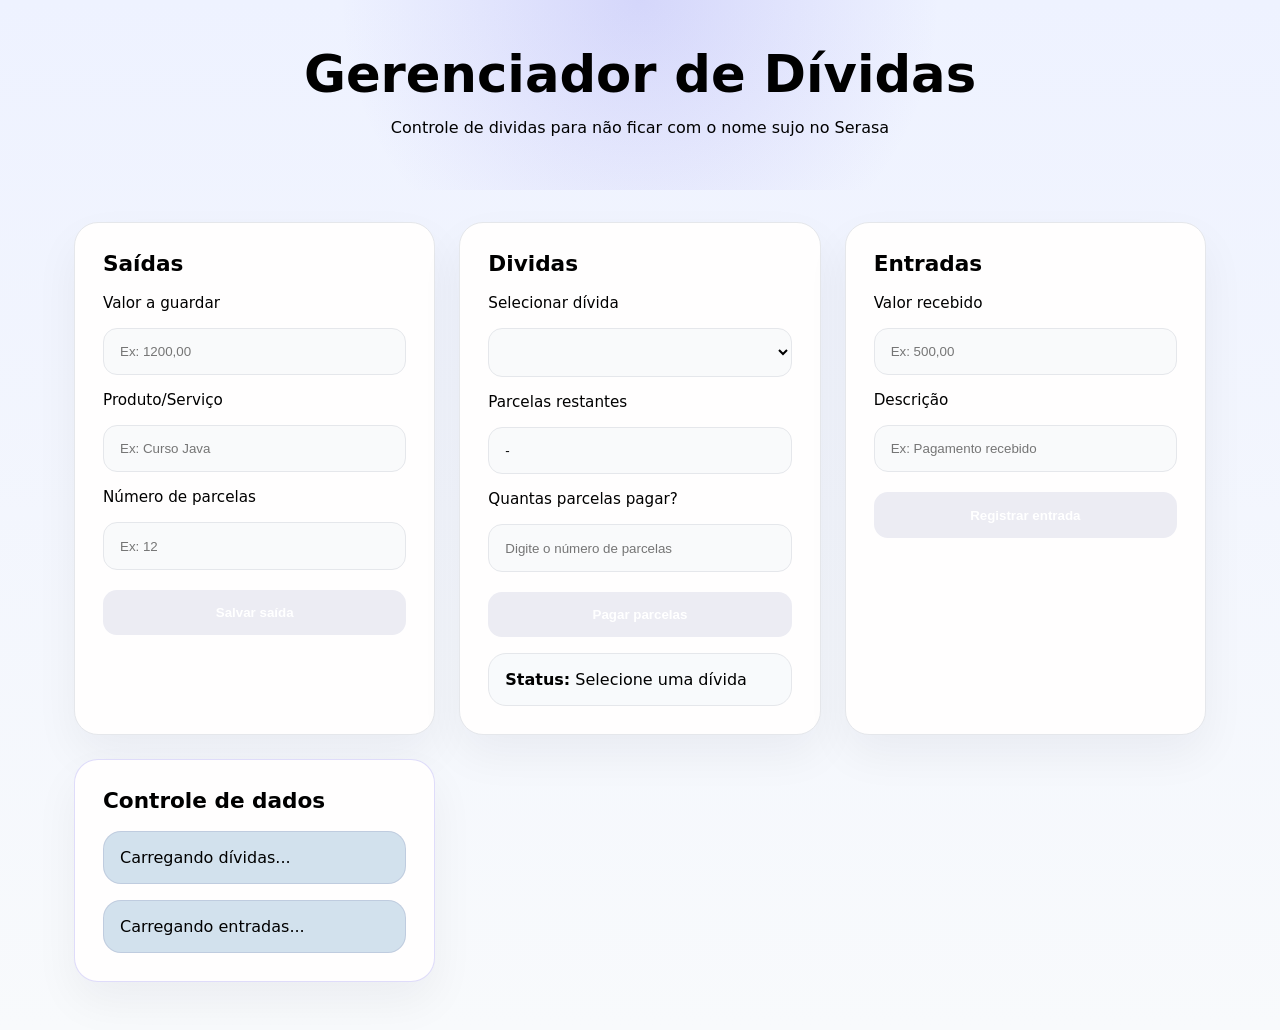
==== Controle de dividas/index.html @ e2a334be "First Commit" ====
<!DOCTYPE html>
<html lang="pt-BR">
<head>
  <meta charset="UTF-8" />
  <meta name="viewport" content="width=device-width, initial-scale=1.0" />
  <title>Projeto de Dívidas </title>
  <link rel="stylesheet" href="styles.css" />
</head>
<body>
  <header class="hero">
    <div class="hero-content">
      <h1>Gerenciador de Dívidas</h1>
      <p>Controle de dividas para não ficar com o nome sujo no Serasa </p>
    </div>
  </header>

  <main class="container">
    <section class="card">
      <h2>Saídas</h2>
      <form id="createDebtForm">
        <label>Valor a guardar</label>
        <input id="debtValue" type="number" min="0.01" step="0.01" placeholder="Ex: 1200,00" required />

        <label>Produto/Serviço</label>
        <input id="debtProduct" type="text" placeholder="Ex: Curso Java" required />

        <label>Número de parcelas</label>
        <input id="debtParcelas" type="number" min="1" step="1" placeholder="Ex: 12" required />

        <button type="submit">Salvar saída</button>
      </form>
    </section>

    <section class="card">
      <h2>Dividas</h2>
    
      <form id="payDebtForm">
        <label>Selecionar dívida</label>
        <select id="debtSelect"></select>

        <label>Parcelas restantes</label>
        <input id="remainingInstallments" type="text" value="-" readonly />

        <label>Quantas parcelas pagar?</label>
        <input id="payInstallments" type="number" min="1" step="1" placeholder="Digite o número de parcelas" />

        <button type="submit">Pagar parcelas</button>
      </form>
      <div class="debt-status"><strong>Status:</strong> <span id="debtStatus">Selecione uma dívida</span></div>
    </section>

    <section class="card">
      <h2>Entradas</h2>
      <form id="incomeForm">
        <label>Valor recebido</label>
        <input id="incomeValue" type="number" min="0.01" step="0.01" placeholder="Ex: 500,00" required />

        <label>Descrição</label>
        <input id="incomeDesc" type="text" placeholder="Ex: Pagamento recebido" required />

        <button type="submit">Registrar entrada</button>
      </form>
    </section>

    <section class="card card-accent">
      <h2>Controle de dados</h2>
      <div id="debtList" class="data-block">Carregando dívidas...</div>
      <div id="entryList" class="data-block">Carregando entradas...</div>
    </section>
  </main>

  <div class="toast" id="toast"></div>
</body>
</html>
---- Controle de dividas/styles.css ----
:root {
  --bg: #f4f7fb;
  --card: #fffefe;
  --text: #000000;
  --muted: #000000;
  --accent: #ececf3;
  --accent-light: #d2e1ed;
  --border: #e5e7eb;
}

* {
  box-sizing: border-box;
}

body {
  margin: 0;
  font-family: Inter, system-ui, sans-serif;
  background: linear-gradient(180deg, #eef2ff 0%, #f8fafc 100%);
  color: var(--text);
}

.hero {
  padding: 3rem 1.5rem;
  text-align: center;
  background: radial-gradient(circle at top, rgba(79, 70, 229, 0.16), transparent 45%);
}

.hero-content {
  max-width: 760px;
  margin: 0 auto;
}

.hero h1 {
  margin: 0 0 0.75rem;
  font-size: clamp(2rem, 4vw, 3.25rem);
  line-height: 1.05;
}

.hero p {
  margin: 0;
  color: var(--muted);
  font-size: 1rem;
  line-height: 1.75;
}

.container {
  max-width: 1180px;
  margin: 0 auto;
  padding: 2rem 1.5rem 3rem;
  display: grid;
  gap: 1.5rem;
  grid-template-columns: repeat(auto-fit, minmax(280px, 1fr));
}

.card {
  background: var(--card);
  border: 1px solid var(--border);
  border-radius: 24px;
  padding: 1.75rem;
  box-shadow: 0 20px 45px rgba(15, 23, 42, 0.05);
}

.card-accent {
  border-color: rgba(79, 70, 229, 0.18);
}

.card h2 {
  margin-top: 0;
  font-size: 1.35rem;
}

.card p {
  color: var(--muted);
  margin-bottom: 1.5rem;
}

form {
  display: grid;
  gap: 1rem;
}

label {
  display: block;
  font-size: 0.95rem;
  color: var(--muted);
}

input,
select {
  width: 100%;
  padding: 0.95rem 1rem;
  border-radius: 14px;
  border: 1px solid var(--border);
  background: #f9fafb;
  color: var(--text);
}

button {
  margin-top: 0.25rem;
  padding: 0.95rem 1rem;
  border: none;
  border-radius: 14px;
  background: var(--accent);
  color: white;
  font-weight: 600;
  cursor: pointer;
}

button:hover {
  background: #4338ca;
}

.debt-status {
  margin-top: 1rem;
  padding: 1rem;
  background: #f8fafc;
  border-radius: 18px;
  border: 1px solid var(--border);
  color: var(--text);
}

.data-block {
  margin-top: 1rem;
  padding: 1rem;
  border-radius: 18px;
  background: var(--accent-light);
  border: 1px solid rgba(80, 77, 138, 0.14);
  display: grid;
  gap: 0.5rem;
}

.data-block p {
  margin: 0;
}

.toast {
  position: fixed;
  right: 1rem;
  bottom: 1rem;
  background: rgba(15, 23, 42, 0.9);
  color: #fff;
  padding: 1rem 1.25rem;
  border-radius: 14px;
  font-size: 0.95rem;
  opacity: 0;
  transform: translateY(20px);
  transition: opacity 0.22s ease, transform 0.22s ease;
  pointer-events: none;
  z-index: 100;
}

.toast.show {
  opacity: 1;
  transform: translateY(0);
}

@media (max-width: 720px) {
  .hero {
    padding: 2rem 1rem;
  }
}
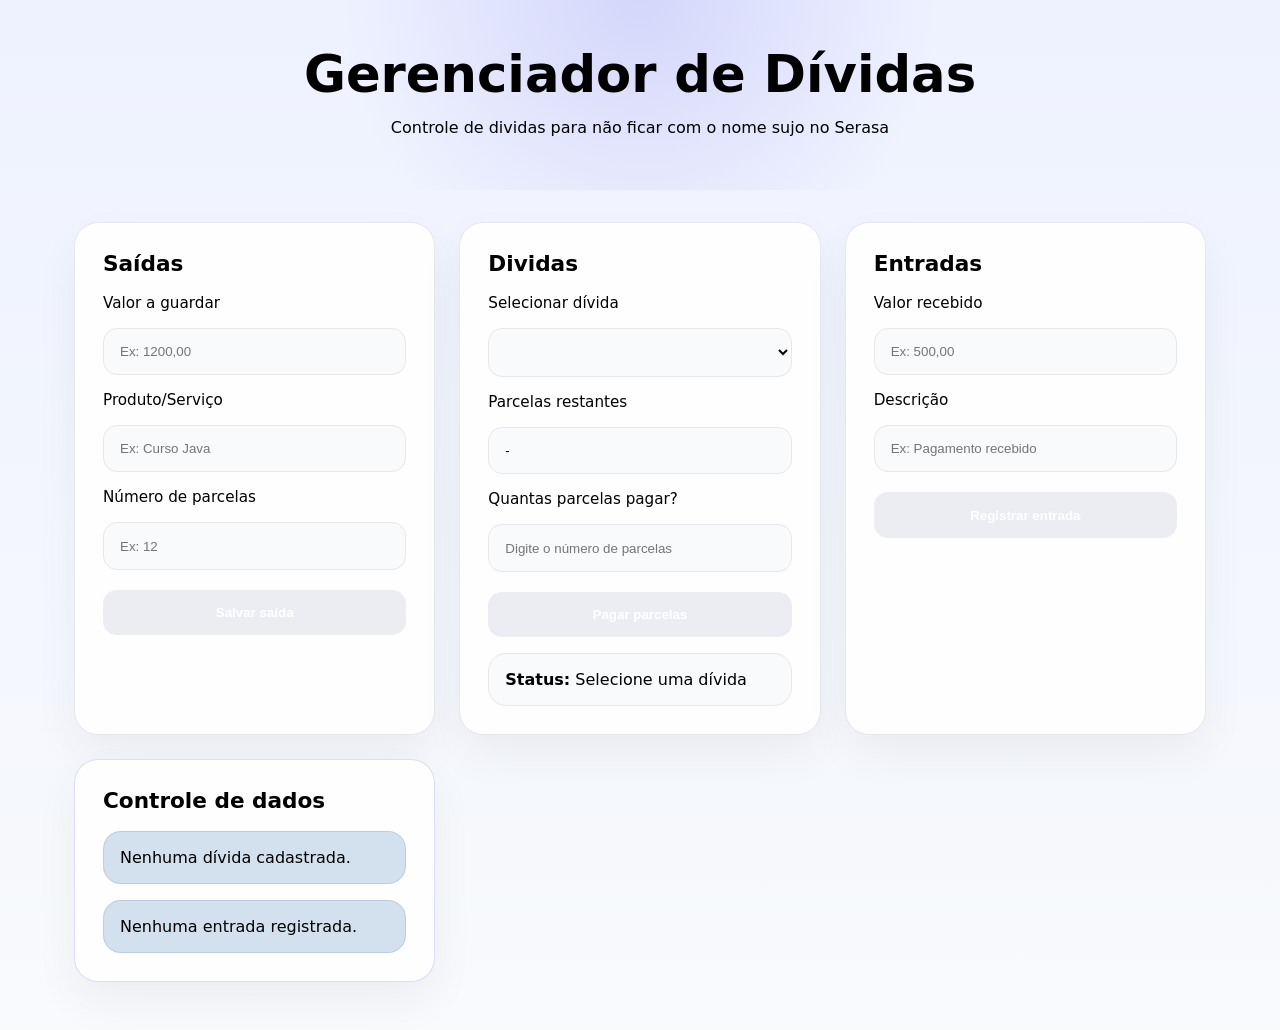
==== commit 3d8f0860: "Sistema 2.0" ====
--- a/Controle de dividas/index.html
+++ b/Controle de dividas/index.html
@@ -70,5 +70,118 @@
   </main>
 
   <div class="toast" id="toast"></div>
+  <script>
+    let debts = [];
+    let entries = [];
+    let debtCounter = 0;
+
+    const createDebtForm = document.getElementById('createDebtForm');
+    const payDebtForm = document.getElementById('payDebtForm');
+    const incomeForm = document.getElementById('incomeForm');
+    const debtSelect = document.getElementById('debtSelect');
+    const remainingInstallments = document.getElementById('remainingInstallments');
+    const debtStatus = document.getElementById('debtStatus');
+    const debtList = document.getElementById('debtList');
+    const entryList = document.getElementById('entryList');
+    const toast = document.getElementById('toast');
+
+    function showToast(message) {
+      toast.textContent = message;
+      toast.classList.add('show');
+      setTimeout(() => toast.classList.remove('show'), 3000);
+    }
+
+    function updateDebtSelect() {
+      debtSelect.innerHTML = '<option value="">Selecione uma dívida</option>';
+      debts.forEach((debt, index) => {
+        const option = document.createElement('option');
+        option.value = index;
+        option.textContent = `${debt.product} - ${debt.remaining} parcelas restantes`;
+        debtSelect.appendChild(option);
+      });
+    }
+
+    function updateDisplays() {
+      debtList.innerHTML = debts.length ? debts.map((debt, index) => 
+        `<div>Dívida ${index + 1}: ${debt.product}, Parcelas: ${debt.parcels}, Restantes: ${debt.remaining}, Valor: R$ ${debt.value}</div>`
+      ).join('') : 'Nenhuma dívida cadastrada.';
+      
+      entryList.innerHTML = entries.length ? entries.map(entry => 
+        `<div>Entrada: ${entry.desc}, Valor: R$ ${entry.value}</div>`
+      ).join('') : 'Nenhuma entrada registrada.';
+    }
+
+    createDebtForm.addEventListener('submit', (e) => {
+      e.preventDefault();
+      const value = parseFloat(document.getElementById('debtValue').value);
+      const product = document.getElementById('debtProduct').value.trim();
+      const parcels = parseInt(document.getElementById('debtParcelas').value);
+
+      if (value <= 0 || !product || parcels <= 0 || parcels > 24) {
+        showToast('Dados inválidos. Verifique os valores.');
+        return;
+      }
+
+      debts.push({ product, parcels, remaining: parcels, value });
+      updateDebtSelect();
+      updateDisplays();
+      createDebtForm.reset();
+      showToast('Dívida cadastrada com sucesso!');
+    });
+
+    debtSelect.addEventListener('change', () => {
+      const index = debtSelect.value;
+      if (index === '') {
+        remainingInstallments.value = '-';
+        debtStatus.textContent = 'Selecione uma dívida';
+        return;
+      }
+      const debt = debts[index];
+      remainingInstallments.value = debt.remaining;
+      debtStatus.textContent = debt.remaining === 0 ? 'Pago' : 'Pendente';
+    });
+
+    payDebtForm.addEventListener('submit', (e) => {
+      e.preventDefault();
+      const index = debtSelect.value;
+      const pay = parseInt(document.getElementById('payInstallments').value);
+
+      if (index === '' || pay <= 0) {
+        showToast('Selecione uma dívida e digite um número válido de parcelas.');
+        return;
+      }
+
+      const debt = debts[index];
+      if (pay > debt.remaining) {
+        showToast('Número de parcelas a pagar maior que o restante.');
+        return;
+      }
+
+      debt.remaining -= pay;
+      updateDebtSelect();
+      updateDisplays();
+      debtSelect.dispatchEvent(new Event('change'));
+      payDebtForm.reset();
+      showToast(`Pagou ${pay} parcelas. Restantes: ${debt.remaining}`);
+    });
+
+    incomeForm.addEventListener('submit', (e) => {
+      e.preventDefault();
+      const value = parseFloat(document.getElementById('incomeValue').value);
+      const desc = document.getElementById('incomeDesc').value.trim();
+
+      if (value <= 0 || !desc) {
+        showToast('Dados inválidos.');
+        return;
+      }
+
+      entries.push({ value, desc });
+      updateDisplays();
+      incomeForm.reset();
+      showToast('Entrada registrada com sucesso!');
+    });
+
+    updateDisplays();
+  </script>
 </body>
 </html>
--- a/Controle de dividas/styles.css
+++ b/Controle de dividas/styles.css
@@ -154,6 +154,11 @@
   transform: translateY(0);
 }
 
+.toast.show {
+  opacity: 1;
+  transform: translateY(0);
+}
+
 @media (max-width: 720px) {
   .hero {
     padding: 2rem 1rem;
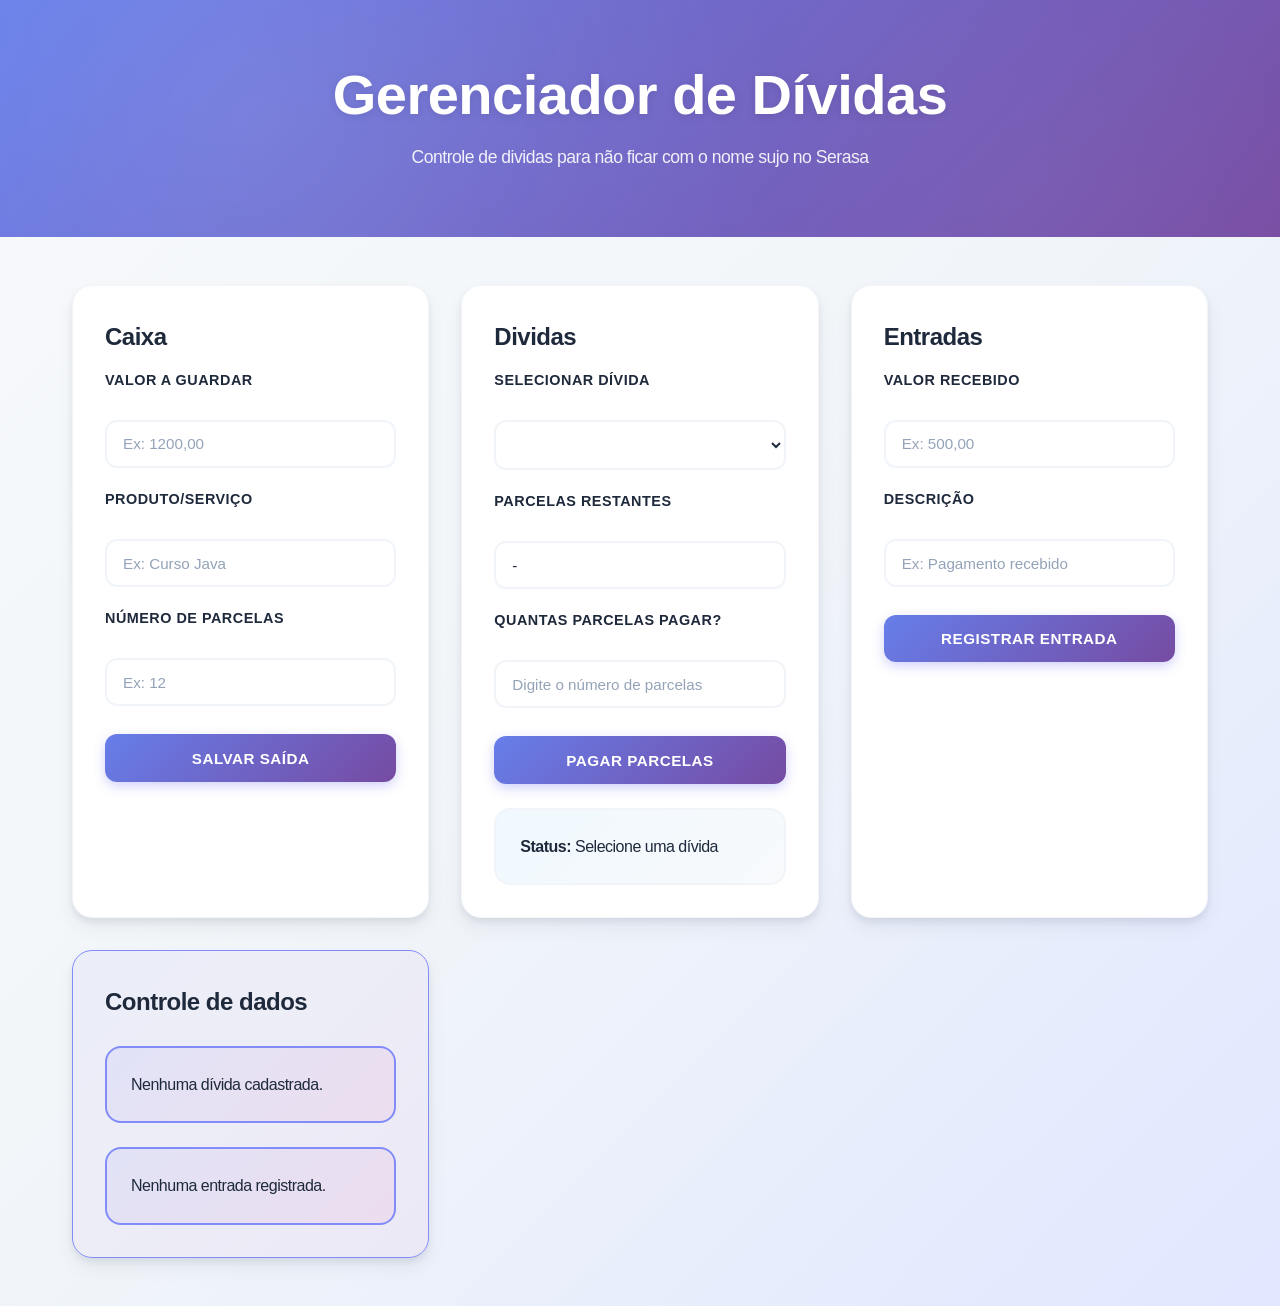
==== commit 477d18be: "Criação da logica pagina de cadastro e login." ====
--- a/Controle de dividas/index.html
+++ b/Controle de dividas/index.html
@@ -16,7 +16,7 @@
 
   <main class="container">
     <section class="card">
-      <h2>Saídas</h2>
+      <h2>Caixa</h2>
       <form id="createDebtForm">
         <label>Valor a guardar</label>
         <input id="debtValue" type="number" min="0.01" step="0.01" placeholder="Ex: 1200,00" required />
--- a/Controle de dividas/styles.css
+++ b/Controle de dividas/styles.css
@@ -1,166 +1,356 @@
 :root {
-  --bg: #f4f7fb;
-  --card: #fffefe;
-  --text: #000000;
-  --muted: #000000;
-  --accent: #ececf3;
-  --accent-light: #d2e1ed;
-  --border: #e5e7eb;
+  /* Cores Modernas */
+  --primary: #6366f1;
+  --primary-dark: #4f46e5;
+  --primary-light: #818cf8;
+  --secondary: #ec4899;
+  --success: #10b981;
+  --warning: #f59e0b;
+  --error: #ef4444;
+  
+  /* Background */
+  --bg-dark: #0f172a;
+  --bg-light: #f8fafc;
+  --bg-gradient: linear-gradient(135deg, #667eea 0%, #764ba2 100%);
+  
+  /* Texto */
+  --text-primary: #1e293b;
+  --text-secondary: #64748b;
+  --text-light: #94a3b8;
+  
+  /* Borders e Outros */
+  --border-color: #e2e8f0;
+  --border-light: #f1f5f9;
 }
 
 * {
   box-sizing: border-box;
 }
 
+html {
+  scroll-behavior: smooth;
+}
+
 body {
   margin: 0;
-  font-family: Inter, system-ui, sans-serif;
-  background: linear-gradient(180deg, #eef2ff 0%, #f8fafc 100%);
-  color: var(--text);
-}
-
+  font-family: -apple-system, BlinkMacSystemFont, 'Segoe UI', 'Roboto', 'Oxygen', 'Ubuntu', 'Cantarell', sans-serif;
+  background: linear-gradient(135deg, #f8fafc 0%, #f1f5f9 50%, #e0e7ff 100%);
+  color: var(--text-primary);
+  line-height: 1.6;
+  letter-spacing: -0.5px;
+}
+
+
+/* Hero Section */
 .hero {
-  padding: 3rem 1.5rem;
+  padding: 4rem 2rem;
   text-align: center;
-  background: radial-gradient(circle at top, rgba(79, 70, 229, 0.16), transparent 45%);
+  background: var(--bg-gradient);
+  position: relative;
+  overflow: hidden;
+}
+
+.hero::before {
+  content: '';
+  position: absolute;
+  top: 0;
+  left: 0;
+  right: 0;
+  bottom: 0;
+  background: radial-gradient(circle at 20% 50%, rgba(255, 255, 255, 0.1), transparent 50%),
+              radial-gradient(circle at 80% 80%, rgba(255, 255, 255, 0.05), transparent 50%);
+  pointer-events: none;
 }
 
 .hero-content {
   max-width: 760px;
   margin: 0 auto;
+  position: relative;
+  z-index: 1;
 }
 
 .hero h1 {
-  margin: 0 0 0.75rem;
-  font-size: clamp(2rem, 4vw, 3.25rem);
-  line-height: 1.05;
+  margin: 0 0 1rem;
+  font-size: clamp(2.5rem, 5vw, 3.5rem);
+  font-weight: 800;
+  line-height: 1.1;
+  color: white;
+  text-shadow: 0 2px 8px rgba(0, 0, 0, 0.1);
 }
 
 .hero p {
   margin: 0;
-  color: var(--muted);
-  font-size: 1rem;
-  line-height: 1.75;
-}
-
+  color: rgba(255, 255, 255, 0.9);
+  font-size: 1.1rem;
+  line-height: 1.8;
+}
+
+/* Container e Grid */
 .container {
-  max-width: 1180px;
+  max-width: 1200px;
   margin: 0 auto;
-  padding: 2rem 1.5rem 3rem;
+  padding: 3rem 2rem;
   display: grid;
-  gap: 1.5rem;
-  grid-template-columns: repeat(auto-fit, minmax(280px, 1fr));
-}
-
+  gap: 2rem;
+  grid-template-columns: repeat(auto-fit, minmax(320px, 1fr));
+}
+
+/* Cards */
 .card {
-  background: var(--card);
-  border: 1px solid var(--border);
-  border-radius: 24px;
-  padding: 1.75rem;
-  box-shadow: 0 20px 45px rgba(15, 23, 42, 0.05);
+  background: white;
+  border: 1px solid var(--border-light);
+  border-radius: 20px;
+  padding: 2rem;
+  box-shadow: 0 4px 6px rgba(15, 23, 42, 0.07),
+              0 10px 20px rgba(15, 23, 42, 0.05);
+  transition: all 0.3s cubic-bezier(0.4, 0, 0.2, 1);
+  position: relative;
+  overflow: hidden;
+}
+
+.card::before {
+  content: '';
+  position: absolute;
+  top: 0;
+  left: 0;
+  right: 0;
+  height: 3px;
+  background: var(--bg-gradient);
+  transform: scaleX(0);
+  transform-origin: left;
+  transition: transform 0.3s ease;
+}
+
+.card:hover {
+  transform: translateY(-8px);
+  box-shadow: 0 12px 24px rgba(15, 23, 42, 0.12),
+              0 20px 40px rgba(15, 23, 42, 0.08);
+  border-color: var(--primary-light);
+}
+
+.card:hover::before {
+  transform: scaleX(1);
 }
 
 .card-accent {
-  border-color: rgba(79, 70, 229, 0.18);
+  border: 1px solid var(--primary-light);
+  background: linear-gradient(135deg, rgba(99, 102, 241, 0.05) 0%, rgba(236, 72, 153, 0.05) 100%);
 }
 
 .card h2 {
   margin-top: 0;
-  font-size: 1.35rem;
+  margin-bottom: 0.75rem;
+  font-size: 1.5rem;
+  font-weight: 700;
+  color: var(--text-primary);
 }
 
 .card p {
-  color: var(--muted);
+  color: var(--text-secondary);
   margin-bottom: 1.5rem;
-}
-
+  font-size: 0.95rem;
+}
+
+/* Forms */
 form {
   display: grid;
-  gap: 1rem;
+  gap: 1.25rem;
 }
 
 label {
   display: block;
-  font-size: 0.95rem;
-  color: var(--muted);
+  font-size: 0.9rem;
+  font-weight: 600;
+  color: var(--text-primary);
+  margin-bottom: 0.5rem;
+  text-transform: uppercase;
+  letter-spacing: 0.5px;
 }
 
 input,
 select {
   width: 100%;
-  padding: 0.95rem 1rem;
-  border-radius: 14px;
-  border: 1px solid var(--border);
-  background: #f9fafb;
-  color: var(--text);
-}
-
+  padding: 0.85rem 1rem;
+  border-radius: 12px;
+  border: 2px solid var(--border-light);
+  background: white;
+  color: var(--text-primary);
+  font-size: 0.95rem;
+  font-family: inherit;
+  transition: all 0.3s ease;
+}
+
+input:focus,
+select:focus {
+  outline: none;
+  border-color: var(--primary);
+  background: rgba(99, 102, 241, 0.02);
+  box-shadow: 0 0 0 3px rgba(99, 102, 241, 0.1);
+}
+
+input::placeholder {
+  color: var(--text-light);
+}
+
+/* Buttons */
 button {
-  margin-top: 0.25rem;
-  padding: 0.95rem 1rem;
+  margin-top: 0.5rem;
+  padding: 0.95rem 1.5rem;
   border: none;
-  border-radius: 14px;
-  background: var(--accent);
+  border-radius: 12px;
+  background: var(--bg-gradient);
   color: white;
-  font-weight: 600;
+  font-weight: 700;
+  font-size: 0.95rem;
   cursor: pointer;
+  text-transform: uppercase;
+  letter-spacing: 0.5px;
+  transition: all 0.3s cubic-bezier(0.4, 0, 0.2, 1);
+  box-shadow: 0 4px 12px rgba(99, 102, 241, 0.3);
+  position: relative;
+  overflow: hidden;
+}
+
+button::before {
+  content: '';
+  position: absolute;
+  top: 50%;
+  left: 50%;
+  width: 0;
+  height: 0;
+  border-radius: 50%;
+  background: rgba(255, 255, 255, 0.3);
+  transform: translate(-50%, -50%);
+  transition: width 0.6s, height 0.6s;
 }
 
 button:hover {
-  background: #4338ca;
-}
-
+  transform: translateY(-2px);
+  box-shadow: 0 8px 24px rgba(99, 102, 241, 0.4);
+}
+
+button:active {
+  transform: translateY(0);
+  box-shadow: 0 2px 8px rgba(99, 102, 241, 0.3);
+}
+
+/* Status e Data Blocks */
 .debt-status {
-  margin-top: 1rem;
-  padding: 1rem;
-  background: #f8fafc;
-  border-radius: 18px;
-  border: 1px solid var(--border);
-  color: var(--text);
+  margin-top: 1.5rem;
+  padding: 1.5rem;
+  background: linear-gradient(135deg, #f0f9ff 0%, #f8fafc 100%);
+  border-radius: 16px;
+  border: 2px solid var(--border-light);
+  color: var(--text-primary);
+  transition: all 0.3s ease;
+}
+
+.debt-status:hover {
+  border-color: var(--primary);
+  background: linear-gradient(135deg, rgba(99, 102, 241, 0.05) 0%, #f8fafc 100%);
 }
 
 .data-block {
-  margin-top: 1rem;
-  padding: 1rem;
-  border-radius: 18px;
-  background: var(--accent-light);
-  border: 1px solid rgba(80, 77, 138, 0.14);
+  margin-top: 1.5rem;
+  padding: 1.5rem;
+  border-radius: 16px;
+  background: linear-gradient(135deg, rgba(99, 102, 241, 0.08) 0%, rgba(236, 72, 153, 0.08) 100%);
+  border: 2px solid var(--primary-light);
   display: grid;
-  gap: 0.5rem;
+  gap: 0.75rem;
+  transition: all 0.3s ease;
+}
+
+.data-block:hover {
+  box-shadow: 0 8px 16px rgba(99, 102, 241, 0.15);
+  transform: translateY(-2px);
 }
 
 .data-block p {
   margin: 0;
-}
-
+  color: var(--text-secondary);
+  font-size: 0.95rem;
+}
+
+/* Notificações Toast */
 .toast {
   position: fixed;
-  right: 1rem;
-  bottom: 1rem;
-  background: rgba(15, 23, 42, 0.9);
-  color: #fff;
-  padding: 1rem 1.25rem;
-  border-radius: 14px;
-  font-size: 0.95rem;
+  right: 1.5rem;
+  bottom: 1.5rem;
+  background: linear-gradient(135deg, #1e293b 0%, #0f172a 100%);
+  color: white;
+  padding: 1rem 1.5rem;
+  border-radius: 12px;
+  font-size: 0.95rem;
+  font-weight: 500;
   opacity: 0;
-  transform: translateY(20px);
-  transition: opacity 0.22s ease, transform 0.22s ease;
+  transform: translateY(20px) scale(0.95);
+  transition: opacity 0.3s ease, transform 0.3s ease;
   pointer-events: none;
-  z-index: 100;
+  z-index: 1000;
+  box-shadow: 0 10px 30px rgba(15, 23, 42, 0.3),
+              0 0 1px rgba(99, 102, 241, 0.3);
+  border: 1px solid rgba(99, 102, 241, 0.2);
+  backdrop-filter: blur(10px);
 }
 
 .toast.show {
   opacity: 1;
-  transform: translateY(0);
-}
-
-.toast.show {
-  opacity: 1;
-  transform: translateY(0);
-}
-
-@media (max-width: 720px) {
+  transform: translateY(0) scale(1);
+  pointer-events: auto;
+}
+
+/* Responsive Design */
+@media (max-width: 768px) {
+  .hero {
+    padding: 3rem 1.5rem;
+  }
+  
+  .hero h1 {
+    font-size: clamp(2rem, 4vw, 2.5rem);
+  }
+  
+  .hero p {
+    font-size: 1rem;
+  }
+  
+  .container {
+    padding: 2rem 1.5rem;
+    gap: 1.5rem;
+  }
+  
+  .card {
+    padding: 1.5rem;
+  }
+  
+  button {
+    width: 100%;
+  }
+}
+
+@media (max-width: 480px) {
+  :root {
+    font-size: 14px;
+  }
+  
   .hero {
     padding: 2rem 1rem;
   }
-}
+  
+  .container {
+    padding: 1.5rem 1rem;
+    grid-template-columns: 1fr;
+    gap: 1rem;
+  }
+  
+  .card {
+    padding: 1.25rem;
+    border-radius: 16px;
+  }
+  
+  .toast {
+    right: 1rem;
+    bottom: 1rem;
+    left: 1rem;
+  }
+}
